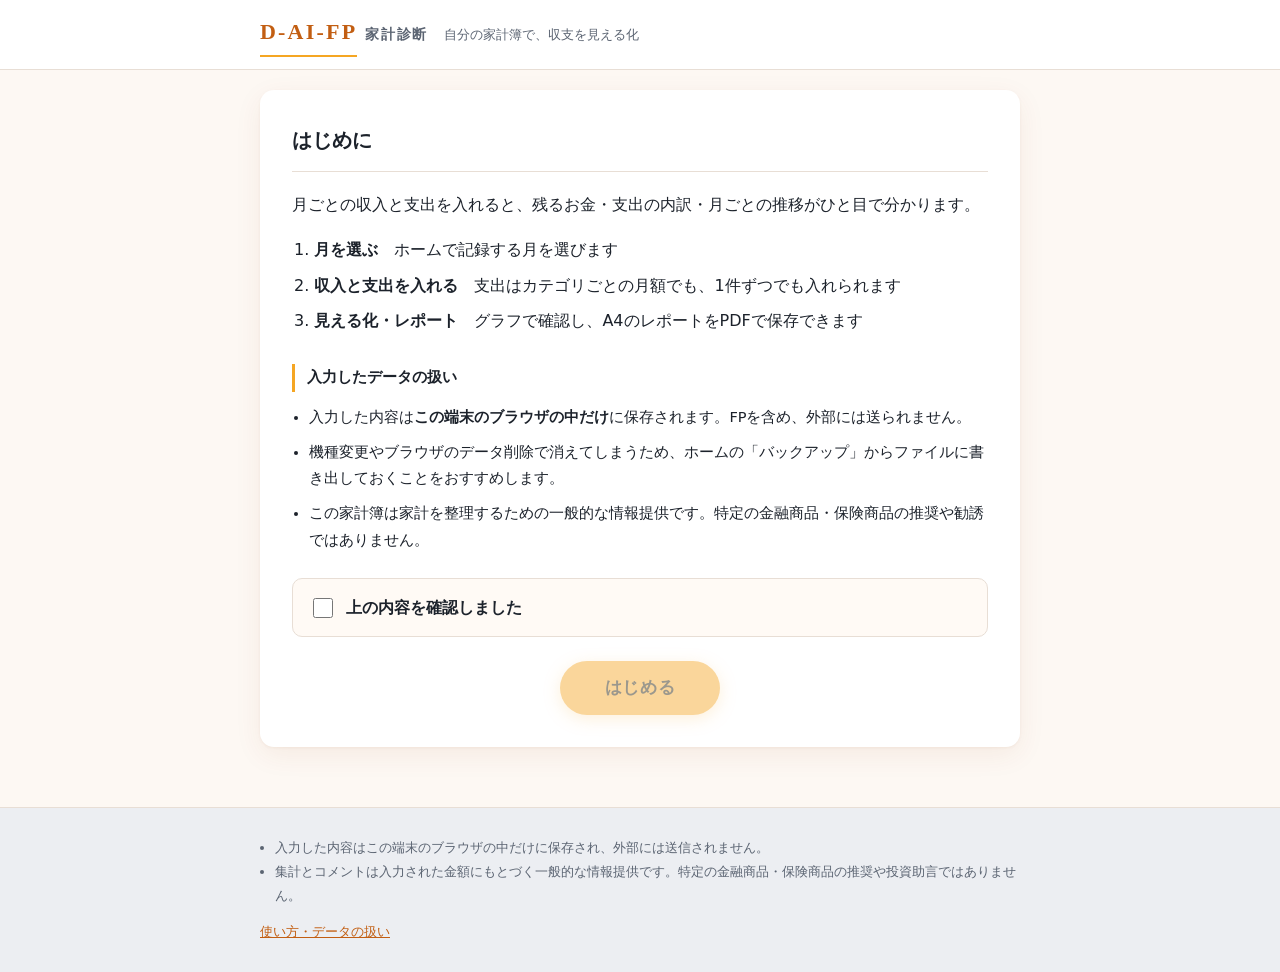
==== dev/index.html @ 27d46d07 "LINEの本人確認を試す試験用の写しを dev/ に置く" ====
<!doctype html>
<html lang="ja">
<head>
  <meta charset="utf-8">
  <meta name="viewport" content="width=device-width, initial-scale=1">
  <meta name="robots" content="noindex">
  <title>D-AI-FP（家計診断）</title>
  <link rel="stylesheet" href="css/style.css">
</head>
<body>
  <header class="site-header">
    <div class="wrap header-inner">
      <a class="logo" href="#" data-go="home"><span class="logo-mark">D-AI-FP</span><span class="logo-text">家計診断</span></a>
      <p class="tagline">自分の家計簿で、収支を見える化</p>
    </div>
  </header>

  <!-- LINEの中のブラウザで開いたときだけ出す案内 -->
  <div class="line-notice" id="line-notice" hidden>
    <div class="wrap">
      <p><strong>LINEの中で開いています。</strong>LINEの中ではレポートのPDF保存ができません。また、入力した内容はブラウザごとに別々に保存されるため、<strong>最初から Safari や Chrome で開いて使う</strong>のがおすすめです。</p>
      <a class="btn btn-primary btn-sm" id="btn-open-external" href="#">Safari・Chromeで開く</a>
    </div>
  </div>

  <main>
    <!-- ①はじめに -->
    <section id="view-intro" class="view" hidden>
      <div class="wrap">
        <div class="card">
          <h2>はじめに</h2>
          <p class="lead">月ごとの収入と支出を入れると、残るお金・支出の内訳・月ごとの推移がひと目で分かります。</p>
          <ol class="howto">
            <li><strong>月を選ぶ</strong>　ホームで記録する月を選びます</li>
            <li><strong>収入と支出を入れる</strong>　支出はカテゴリごとの月額でも、1件ずつでも入れられます</li>
            <li><strong>見える化・レポート</strong>　グラフで確認し、A4のレポートをPDFで保存できます</li>
          </ol>

          <h3 class="sub-head">入力したデータの扱い</h3>
          <ul class="plain-list">
            <li>入力した内容は<strong>この端末のブラウザの中だけ</strong>に保存されます。FPを含め、外部には送られません。</li>
            <li>機種変更やブラウザのデータ削除で消えてしまうため、ホームの「バックアップ」からファイルに書き出しておくことをおすすめします。</li>
            <li>この家計簿は家計を整理するための一般的な情報提供です。特定の金融商品・保険商品の推奨や勧誘ではありません。</li>
          </ul>

          <label class="agree">
            <input type="checkbox" id="agree-check">
            <span>上の内容を確認しました</span>
          </label>
          <div class="center">
            <button type="button" class="btn btn-primary btn-lg" id="btn-start" disabled>はじめる</button>
          </div>
        </div>
      </div>
    </section>

    <!-- ②ホーム -->
    <section id="view-home" class="view" hidden>
      <div class="wrap">
        <div class="month-nav">
          <button type="button" class="month-btn" id="month-prev" aria-label="前の月">‹</button>
          <p class="month-label" id="month-label"></p>
          <button type="button" class="month-btn" id="month-next" aria-label="次の月">›</button>
        </div>

        <div class="card summary-card">
          <div class="summary-grid" id="home-summary"></div>
        </div>

        <div class="menu-grid">
          <button type="button" class="menu-btn" data-go="income"><span class="menu-no">1</span>収入を入れる</button>
          <button type="button" class="menu-btn" data-go="expense"><span class="menu-no">2</span>支出を入れる</button>
          <button type="button" class="menu-btn" data-go="charts"><span class="menu-no">3</span>グラフで見る</button>
          <button type="button" class="menu-btn" data-go="report"><span class="menu-no">4</span>レポートを作る</button>
        </div>

        <div class="card">
          <h2>バックアップ</h2>
          <div id="backup-alert"></div>
          <p class="footnote" id="backup-last"></p>
          <div class="backup-actions">
            <button type="button" class="btn btn-ghost" id="btn-export">ファイルに書き出す</button>
            <label class="btn btn-ghost file-btn">ファイルから読み込む<input type="file" id="import-file"></label>
          </div>
          <p class="footnote">書き出したファイルは、この画面の「ファイルから読み込む」で元に戻すための専用の形式です。ドライブなどで開くと「サポートされていないファイル」と表示されますが、正しく保存できています。</p>
          <p class="footnote">書き出したファイルには家計簿の中身が入っています。他の人に送ったり、共有の場所に置いたりしないでください。</p>
        </div>
      </div>
    </section>

    <!-- ③収入 -->
    <section id="view-income" class="view" hidden>
      <div class="wrap">
        <div class="card">
          <h2><span id="income-month"></span>の収入</h2>
          <p class="note">手取りの金額（税金・社会保険料が引かれたあとの金額）を、月額で入れてください。</p>
          <div id="income-fields"></div>
          <div class="field-total">収入の合計 <strong id="income-total">0円</strong></div>
          <div class="sub-actions">
            <button type="button" class="btn btn-ghost btn-sm" id="btn-copy-income">先月と同じ内容を入れる</button>
          </div>
          <div class="step-nav">
            <button type="button" class="btn btn-ghost" data-go="home">ホームへ</button>
            <button type="button" class="btn btn-primary" data-go="expense">支出を入れる</button>
          </div>
        </div>
      </div>
    </section>

    <!-- ④支出 -->
    <section id="view-expense" class="view" hidden>
      <div class="wrap">
        <div class="card">
          <h2><span id="expense-month"></span>の支出</h2>
          <p class="note">カテゴリごとに月額で入れるか、「1件ずつ」を開いて明細を足していきます。<br>カテゴリの合計＝<strong>月額（明細以外の分）＋明細の合計</strong>です。同じ支出を両方に入れないようにご注意ください。</p>
          <div id="expense-list"></div>
          <div class="field-total">支出の合計 <strong id="expense-total">0円</strong></div>
          <div class="sub-actions">
            <button type="button" class="btn btn-ghost btn-sm" id="btn-copy-fixed">先月の固定費をコピー</button>
            <!-- 開発用：プレビュー（localhost）でだけ出す。スクショ読み取りができるまでの確認用 -->
            <button type="button" class="btn btn-ghost btn-sm" id="btn-dev-review" hidden>架空の明細で⑤を確認（開発用）</button>
            <!-- 開発用：LINEの本人確認の動作確認（プレビューか ?linetest=1 のときだけ出す） -->
            <div id="line-test" hidden>
              <button type="button" class="btn btn-ghost btn-sm" id="btn-line-test">LINEの本人確認を試す（開発用）</button>
              <p class="note" id="line-test-result"></p>
            </div>
          </div>
          <div class="step-nav">
            <button type="button" class="btn btn-ghost" data-go="home">ホームへ</button>
            <button type="button" class="btn btn-primary" data-go="charts">グラフで見る</button>
          </div>
        </div>
      </div>
    </section>

    <!-- ⑤仕分けの確認（並びは SPEC 6-6：未分類 → 二重の可能性 → 自動で仕分け済み） -->
    <section id="view-review" class="view" hidden>
      <div class="wrap">
        <div class="card">
          <h2>仕分けの確認</h2>
          <p class="note">読み取った明細の分類を確認してください。日付・店名・金額が違っていたら直せます。取り込むと、明細の日付の月に入ります。</p>
          <div id="review-body"></div>
          <label class="agree review-learn">
            <input type="checkbox" id="review-learn" checked>
            <span>選んだ分類を次回から自動に</span>
          </label>
          <p class="footnote review-status" id="review-status"></p>
          <div class="step-nav">
            <button type="button" class="btn btn-ghost" id="btn-review-cancel">取り込まずに戻る</button>
            <button type="button" class="btn btn-primary" id="btn-review-commit">この内容で取り込む</button>
          </div>
        </div>
      </div>
    </section>

    <!-- ⑥見える化 -->
    <section id="view-charts" class="view" hidden>
      <div class="wrap">
        <div class="month-nav">
          <button type="button" class="month-btn" data-shift="-1" aria-label="前の月">‹</button>
          <p class="month-label" data-month-label></p>
          <button type="button" class="month-btn" data-shift="1" aria-label="次の月">›</button>
        </div>
        <div id="charts-body"></div>
        <div class="step-nav">
          <button type="button" class="btn btn-ghost" data-go="home">ホームへ</button>
          <button type="button" class="btn btn-primary" data-go="report">レポートを作る</button>
        </div>
      </div>
    </section>

    <!-- ⑦レポート -->
    <section id="view-report" class="view" hidden>
      <div class="wrap">
        <div class="report-actions">
          <button type="button" class="btn btn-ghost" data-go="home">ホームへ</button>
          <button type="button" class="btn btn-primary" id="btn-print">PDFで保存（印刷）</button>
        </div>
        <p class="note screen-only" id="print-help">「PDFで保存」を押すと印刷の画面が開きます。送信先・プリンターで「PDFに保存」を選んでください。</p>
        <div id="report-body"></div>
      </div>
    </section>
  </main>

  <footer class="site-footer">
    <div class="wrap">
      <ul class="disclaimer">
        <li>入力した内容はこの端末のブラウザの中だけに保存され、外部には送信されません。</li>
        <li>集計とコメントは入力された金額にもとづく一般的な情報提供です。特定の金融商品・保険商品の推奨や投資助言ではありません。</li>
      </ul>
      <p class="footer-links"><a href="#" data-go="intro">使い方・データの扱い</a></p>
    </div>
  </footer>

  <div class="toast" id="toast" role="status" aria-live="polite"></div>

  <script src="js/calc.js"></script>
  <script src="js/dict.js"></script>
  <script src="js/chart.js"></script>
  <script src="js/store.js"></script>
  <script src="js/line.js"></script>
  <script src="js/app.js"></script>
</body>
</html>
---- dev/css/style.css ----
@charset "UTF-8";
/**
 * 家計診断 — スタイル
 *
 * 配色・部品は d-ai-fp/css/style.css（FP提案資料と揃えたオレンジ基調）から移植。
 * 数字は等幅寄りの字形で揃え、読み間違いを防ぐ。
 */

:root {
  /* --- 基調色（提案資料と共通のオレンジ） --- */
  --primary: #c25e12;
  --primary-dark: #8a3e08;
  --primary-light: #f5a623;
  --primary-tint: rgba(194, 94, 18, 0.08);

  --ink: #1c222b;
  --ink-soft: #5b6472;
  --line: #e8ded5;
  --bg: #fdf8f3;
  --white: #ffffff;
  --ok: #2e7d46;
  --warn: #b3261e;
  --alert: #d9822b;
  --radius: 14px;
  --shadow: 0 1px 3px rgba(138, 62, 8, 0.06), 0 8px 28px rgba(138, 62, 8, 0.07);
  --font-sans: "Hiragino Kaku Gothic ProN", "Yu Gothic Medium", "Noto Sans JP", system-ui, sans-serif;
  --font-serif: "Hiragino Mincho ProN", "Yu Mincho", "Noto Serif JP", serif;
  --font-num: "SF Mono", "Roboto Mono", ui-monospace, monospace;
}

* { box-sizing: border-box; }
html { -webkit-text-size-adjust: 100%; }
[hidden] { display: none !important; }

body {
  margin: 0;
  font-family: var(--font-sans);
  font-size: 16px;
  line-height: 1.85;
  color: var(--ink);
  background: var(--bg);
  font-feature-settings: "palt";
}

.wrap { width: min(760px, calc(100% - 32px)); margin-inline: auto; }
strong { font-weight: 700; }
.ok { color: var(--ok); }
.warn { color: var(--warn); }
.center { text-align: center; }
main { padding-bottom: 40px; }

/* ---------- ヘッダー ---------- */

.site-header {
  background: var(--white);
  border-bottom: 1px solid var(--line);
  position: sticky;
  top: 0;
  z-index: 10;
}

.header-inner { display: flex; align-items: baseline; gap: 16px; padding: 12px 0; }

.logo { text-decoration: none; color: var(--primary); }

.logo-mark {
  font-family: var(--font-serif);
  font-size: 22px;
  font-weight: 700;
  letter-spacing: 0.1em;
  border-bottom: 2px solid var(--primary-light);
  padding-bottom: 2px;
}

.tagline { margin: 0; font-size: 12.5px; color: var(--ink-soft); }

/* ---------- ボタン ---------- */

.btn {
  display: inline-block;
  padding: 12px 26px;
  border: 1px solid transparent;
  border-radius: 999px;
  font-family: inherit;
  font-size: 15px;
  font-weight: 600;
  letter-spacing: 0.04em;
  cursor: pointer;
  text-decoration: none;
  text-align: center;
  transition: transform 0.15s ease, background 0.15s ease;
}

.btn:hover { transform: translateY(-1px); }
.btn:disabled { opacity: 0.45; cursor: not-allowed; transform: none; }
.btn-lg { padding: 15px 44px; font-size: 16.5px; }
.btn-sm { padding: 8px 18px; font-size: 13.5px; }

.btn-primary {
  background: var(--primary-light);
  color: #241c05;
  box-shadow: 0 4px 16px rgba(245, 166, 35, 0.35);
}

.btn-primary:hover { background: #e0a94f; }

.btn-ghost { background: var(--white); border-color: var(--line); color: var(--ink-soft); }

/* ---------- カード・文章 ---------- */

.card {
  background: var(--white);
  border-radius: var(--radius);
  box-shadow: var(--shadow);
  padding: 32px;
  margin: 20px 0;
}

.card h2 {
  font-family: var(--font-serif);
  font-size: 20px;
  margin: 0 0 18px;
  padding-bottom: 12px;
  border-bottom: 1px solid var(--line);
  font-weight: 600;
}

.lead { margin: 0 0 16px; }

.sub-head {
  font-size: 15px;
  margin: 28px 0 12px;
  padding-left: 12px;
  border-left: 3px solid var(--primary-light);
}

.note {
  margin: 0 0 20px;
  padding: 12px 16px;
  background: #fdf4ec;
  border-left: 3px solid var(--primary);
  font-size: 13.5px;
  color: var(--ink-soft);
}

.note-alert { border-left-color: var(--alert); color: var(--ink); }

.footnote { margin: 14px 0 0; font-size: 12.5px; line-height: 1.8; color: var(--ink-soft); }
.empty { margin: 0; color: var(--ink-soft); font-size: 14px; }

.howto { margin: 0 0 8px; padding-left: 1.4em; }
.howto li { margin-bottom: 6px; }
.plain-list { margin: 0; padding-left: 1.2em; font-size: 14.5px; }
.plain-list li { margin-bottom: 8px; }

.agree {
  display: flex;
  align-items: center;
  gap: 10px;
  margin: 24px 0;
  padding: 14px 16px;
  border: 1px solid var(--line);
  border-radius: 10px;
  background: #fffaf5;
  font-weight: 600;
  cursor: pointer;
}

.agree input { width: 20px; height: 20px; accent-color: var(--primary); }

/* ---------- 月の切り替え ---------- */

.month-nav { display: flex; align-items: center; justify-content: center; gap: 18px; margin: 24px 0 0; }

.month-label { margin: 0; font-family: var(--font-serif); font-size: 22px; font-weight: 600; min-width: 8em; text-align: center; }

.month-btn {
  width: 44px;
  height: 44px;
  border-radius: 50%;
  border: 1px solid var(--line);
  background: var(--white);
  color: var(--primary);
  font-size: 24px;
  line-height: 1;
  cursor: pointer;
}

/* ---------- 収支の3つの数字 ---------- */

.summary-card { padding: 24px; }
.summary-grid { display: grid; grid-template-columns: repeat(3, 1fr); gap: 12px; }
.summary-grid > .empty { grid-column: 1 / -1; }

.tile { background: #fffaf5; border: 1px solid var(--line); border-radius: 10px; padding: 14px 16px; }
.tile-main { background: var(--primary-tint); border-color: rgba(194, 94, 18, 0.25); }
.tile-label { margin: 0 0 4px; font-size: 12.5px; color: var(--ink-soft); }
.tile-value { margin: 0; font-family: var(--font-num); font-size: 21px; font-weight: 600; line-height: 1.3; }
.tile-note { margin: 2px 0 0; font-size: 12px; color: var(--ink-soft); }

/* ---------- ホームのメニュー ---------- */

.menu-grid { display: grid; grid-template-columns: repeat(2, 1fr); gap: 12px; }

.menu-btn {
  display: flex;
  align-items: center;
  gap: 12px;
  padding: 18px 20px;
  border: 1px solid var(--line);
  border-radius: 12px;
  background: var(--white);
  box-shadow: var(--shadow);
  font-family: inherit;
  font-size: 16px;
  font-weight: 600;
  color: var(--ink);
  cursor: pointer;
  text-align: left;
}

.menu-no {
  display: inline-grid;
  place-items: center;
  width: 28px;
  height: 28px;
  border-radius: 50%;
  background: var(--primary);
  color: var(--white);
  font-family: var(--font-num);
  font-size: 14px;
  flex-shrink: 0;
}

.backup-actions { display: flex; flex-wrap: wrap; gap: 10px; margin-top: 12px; }
.file-btn { position: relative; overflow: hidden; }
.file-btn input { position: absolute; inset: 0; opacity: 0; cursor: pointer; }

/* ---------- 入力欄 ---------- */

.field {
  display: grid;
  grid-template-columns: minmax(0, 1fr) 200px;
  gap: 16px;
  align-items: center;
  padding: 14px 0;
  border-bottom: 1px solid var(--line);
}

.field > label { font-size: 14.5px; font-weight: 600; line-height: 1.6; }
.field > label small { display: block; font-size: 12.5px; font-weight: 400; color: var(--ink-soft); }

.input-unit { display: flex; align-items: center; gap: 8px; }
.unit { font-size: 13px; color: var(--ink-soft); white-space: nowrap; }

input[type="number"],
input[type="text"],
input[type="date"] {
  width: 100%;
  padding: 10px 12px;
  border: 1px solid var(--line);
  border-radius: 8px;
  font-family: var(--font-num);
  font-size: 16px; /* 16px未満だと iPhone で入力時に拡大されてしまう */
  color: var(--ink);
  background: var(--white);
}

input[type="number"] { text-align: right; }
input[type="text"] { font-family: var(--font-sans); }
input:focus { outline: 2px solid var(--primary-light); outline-offset: 1px; border-color: transparent; }

.field-total {
  margin-top: 16px;
  text-align: right;
  font-size: 14px;
  color: var(--ink-soft);
}

.field-total strong { margin-left: 8px; font-family: var(--font-num); font-size: 22px; color: var(--primary); }

.sub-actions { margin-top: 12px; text-align: right; }

.step-nav { display: flex; justify-content: space-between; gap: 12px; margin-top: 28px; }

/* ---------- 支出のカテゴリ ---------- */

.cat { padding: 14px 0; border-bottom: 1px solid var(--line); }

.cat-head { display: grid; grid-template-columns: minmax(0, 1fr) 200px; gap: 16px; align-items: center; }

.cat-name { display: flex; flex-wrap: wrap; align-items: center; gap: 4px 8px; }
.cat-label { font-size: 15px; font-weight: 600; }
.cat-name small { flex-basis: 100%; font-size: 12px; color: var(--ink-soft); line-height: 1.5; }

.tag {
  display: inline-block;
  padding: 1px 9px;
  border-radius: 999px;
  font-size: 11.5px;
  font-weight: 600;
  line-height: 1.7;
  margin-left: 6px;
  vertical-align: 1px;
}

.tag-btn { border: 1px solid transparent; font-family: inherit; cursor: pointer; margin-left: 0; }
.tag-fixed { background: var(--primary-tint); color: var(--primary); border-color: rgba(194, 94, 18, 0.25); }
.tag-var { background: #eef1f4; color: var(--ink-soft); border-color: #dde2e8; }

.cat-items { margin-top: 8px; }

.cat-items summary {
  display: flex;
  align-items: center;
  gap: 4px;
  font-size: 13px;
  color: var(--primary);
  cursor: pointer;
  list-style: none;
}

.cat-items summary::-webkit-details-marker { display: none; }
.cat-items summary::before { content: "＋"; font-size: 12px; margin-right: 2px; }
.cat-items[open] summary::before { content: "－"; }
.cat-total { margin-left: auto; color: var(--ink-soft); }
.cat-total b { font-family: var(--font-num); color: var(--ink); }

.items { display: grid; gap: 8px; margin: 10px 0; }

.item {
  display: grid;
  grid-template-columns: 150px minmax(0, 1fr) 150px 36px;
  gap: 8px;
  align-items: center;
  padding: 8px;
  background: #fffaf5;
  border-radius: 8px;
}

.item-del {
  width: 36px;
  height: 36px;
  border: 1px solid var(--line);
  border-radius: 50%;
  background: var(--white);
  color: var(--ink-soft);
  font-size: 18px;
  cursor: pointer;
}

/* ---------- ⑤仕分けの確認 ---------- */

.rv-group { margin-top: 18px; padding: 14px; border: 1px solid var(--line); border-radius: 10px; }
.rv-alert { border-left: 4px solid var(--alert); background: #fffaf5; }
.rv-head { display: flex; flex-wrap: wrap; align-items: baseline; gap: 4px; margin: 0 0 6px; font-size: 15px; font-weight: 600; }
.rv-count { font-weight: 400; color: var(--ink-soft); font-size: 13.5px; }
.rv-help { margin: 0 0 8px; font-size: 13px; color: var(--ink-soft); }
.rv-auto summary { cursor: pointer; list-style: none; margin: 0; color: var(--ok); }
.rv-auto summary::-webkit-details-marker { display: none; }
.rv-open { margin-left: auto; font-size: 13px; font-weight: 400; color: var(--primary); }
.rv-auto[open] .rv-open { display: none; }
.rv-auto[open] summary { margin-bottom: 6px; }

.rv-row {
  display: grid;
  grid-template-columns: 150px minmax(0, 1fr) 140px 150px;
  gap: 8px;
  align-items: center;
  padding: 10px 0;
  border-top: 1px solid var(--line);
}
.rv-row.is-skip { opacity: 0.55; }
.rv-row select {
  width: 100%;
  padding: 10px 8px;
  border: 1px solid var(--line);
  border-radius: 8px;
  font-family: inherit;
  font-size: 16px;
  color: var(--ink);
  background: var(--white);
}
.rv-row select.is-empty { border-color: var(--alert); color: var(--alert); }
.rv-take { display: inline-flex; align-items: center; gap: 6px; font-size: 14px; font-weight: 600; }
.rv-take input { width: 20px; height: 20px; accent-color: var(--primary); }
.rv-note { font-size: 12px; color: var(--ink-soft); }
.rv-meta { grid-column: 1 / -1; display: flex; flex-wrap: wrap; align-items: center; gap: 4px 14px; }
.rv-meta:empty { display: none; }
.review-learn { margin-top: 20px; }
.review-status { min-height: 1.8em; }

/* ---------- 見える化 ---------- */

.bars { display: grid; gap: 12px; margin-top: 4px; }

.bar-row {
  display: grid;
  grid-template-columns: 170px 1fr 130px;
  align-items: center;
  gap: 12px;
  font-size: 13.5px;
}

.bar-label { color: var(--ink-soft); line-height: 1.5; }
.bar-label .tag { font-size: 10.5px; padding: 0 7px; }
.bar-track { position: relative; height: 14px; background: #f6ece2; border-radius: 7px; }
.bar-fill { height: 100%; background: var(--primary); border-radius: 7px; }
.bar-fill.is-var { background: var(--primary-light); }
.bar-value { font-family: var(--font-num); text-align: right; white-space: nowrap; }
.bar-value small { display: inline-block; width: 3.2em; font-size: 11px; color: var(--ink-soft); }

.split-bar { display: flex; height: 22px; border-radius: 11px; overflow: hidden; background: #f6ece2; }
.split-fixed { background: var(--primary); }
.split-var { background: var(--primary-light); }

.split-legend { display: flex; flex-wrap: wrap; gap: 6px 18px; margin-top: 10px; font-size: 13px; color: var(--ink-soft); }
.dot { display: inline-block; width: 10px; height: 10px; border-radius: 3px; margin-right: 6px; vertical-align: 0; }
.dot-fixed { background: var(--primary); }
.dot-var, .dot-income { background: var(--primary-light); }
.dash { display: inline-block; width: 18px; border-top: 2px dashed var(--ink-soft); margin-right: 6px; vertical-align: 4px; }

.chart-box { height: 240px; margin: 8px 0 0; }
.chart-box canvas { width: 100%; height: 100%; display: block; }

.comments { margin: 0; padding-left: 1.2em; }
.comments li { margin-bottom: 8px; }

/* ---------- レポート ---------- */

.report-actions { display: flex; justify-content: space-between; gap: 12px; margin: 24px 0 16px; }

.report-head {
  display: flex;
  flex-wrap: wrap;
  align-items: baseline;
  justify-content: space-between;
  gap: 4px 16px;
  border-bottom: 2px solid var(--primary);
  padding-bottom: 6px;
  margin-top: 8px;
}

.report-title { margin: 0; font-family: var(--font-serif); font-size: 22px; font-weight: 600; color: var(--primary); }
.report-meta { margin: 0; font-size: 13px; color: var(--ink-soft); }

.table-wrap { overflow-x: auto; margin-top: 18px; }
.report-table { width: 100%; border-collapse: collapse; font-size: 14px; }
.report-table th { text-align: left; font-size: 12.5px; font-weight: 600; color: var(--ink-soft); padding: 8px 10px; border-bottom: 1px solid var(--line); }
.report-table td { padding: 8px 10px; border-bottom: 1px solid var(--line); }
.report-table .num { text-align: right; font-family: var(--font-num); white-space: nowrap; }
.report-table tfoot td { font-weight: 700; border-top: 2px solid var(--line); }

/* ---------- フッター ---------- */

.site-footer { background: #eceef2; padding: 28px 0; border-top: 1px solid var(--line); }
.disclaimer { margin: 0; padding-left: 1.2em; font-size: 12.5px; line-height: 1.9; color: var(--ink-soft); }
.footer-links { margin: 12px 0 0; font-size: 13px; }
.footer-links a { color: var(--primary); }

/* ---------- 通知 ---------- */

.toast {
  position: fixed;
  left: 50%;
  bottom: 24px;
  transform: translate(-50%, 20px);
  width: max-content;
  max-width: calc(100% - 32px);
  padding: 12px 18px;
  border-radius: 10px;
  background: var(--ink);
  color: var(--white);
  font-size: 14px;
  opacity: 0;
  pointer-events: none;
  transition: opacity 0.2s ease, transform 0.2s ease;
  z-index: 20;
}

.toast.is-show { opacity: 1; transform: translate(-50%, 0); }

/* ---------- スマートフォン ---------- */

@media (max-width: 640px) {
  body { font-size: 15px; }
  .tagline { display: none; }
  .card { padding: 22px 18px; }
  .summary-card { padding: 16px; }
  .summary-grid { grid-template-columns: 1fr 1fr; gap: 8px; }
  .tile-main { grid-column: 1 / -1; }
  .tile-value { font-size: 19px; }
  .menu-grid { gap: 8px; }
  .menu-btn { padding: 14px; font-size: 14.5px; gap: 8px; }
  .field, .cat-head { grid-template-columns: 1fr; gap: 8px; }
  .item { grid-template-columns: 1fr 1fr 36px; }
  .item input[data-field="memo"] { grid-column: 1 / -1; grid-row: 2; }
  .item .input-unit { grid-column: 2; grid-row: 1; }
  .item-del { grid-column: 3; grid-row: 1; }
  .rv-row { grid-template-columns: 1fr 1fr; }
  .rv-row input[data-field="name"] { grid-column: 1; grid-row: 2; }
  .rv-row select { grid-column: 2; grid-row: 2; }
  .bar-row { grid-template-columns: 1fr auto; grid-template-areas: "label value" "track track"; gap: 4px 8px; }
  .bar-label { grid-area: label; }
  .bar-value { grid-area: value; }
  .bar-track { grid-area: track; }
  .step-nav .btn, .report-actions .btn { flex: 1; padding-inline: 12px; }
}

/* ---------- 印刷・PDF保存（レポート画面だけを紙にする） ---------- */

@media print {
  @page { size: A4 portrait; margin: 12mm; }

  body { background: var(--white); font-size: 10.5pt; line-height: 1.6; }

  /* 画面でしか意味のない要素は落とす */
  .site-header,
  .site-footer,
  .report-actions,
  .screen-only,
  .toast,
  .view:not(#view-report) { display: none !important; }

  .wrap { width: 100%; }

  .card {
    box-shadow: none;
    border: 1px solid var(--line);
    padding: 12px 14px;
    margin: 8px 0;
    break-inside: avoid;
  }

  .card h2 { font-size: 12pt; margin-bottom: 8px; padding-bottom: 5px; }
  .report-title { font-size: 15pt; }
  .tile-value { font-size: 14pt; }
  .bar-row { grid-template-columns: 150px 1fr 120px; font-size: 9.5pt; gap: 8px; }
  .report-table { font-size: 9.5pt; }
  .report-table td, .report-table th { padding: 4px 8px; }
  .chart-box { height: 200px; }

  /* 背景色を紙にも出す。指定がないとブラウザ既定で塗りが落ちる */
  .tile, .tag, .bar-track, .bar-fill, .split-bar, .split-fixed, .split-var, .dot {
    -webkit-print-color-adjust: exact;
    print-color-adjust: exact;
  }

  .footnote { font-size: 8pt; }
}

/* ---------- LINEの中のブラウザ向けの案内 ---------- */

.line-notice { background: #fff4e0; border-bottom: 1px solid #f1d9b0; padding: 12px 0; font-size: 13.5px; }
.line-notice p { margin: 0 0 8px; line-height: 1.7; }

@media print {
  .line-notice { display: none !important; }
}

/* ロゴ：D-AI-FP の後ろに「家計診断」を小さく添える */
.logo { display: inline-flex; align-items: baseline; gap: 8px; }
.logo-text { font-size: 14px; font-weight: 600; letter-spacing: 0.12em; color: var(--ink-soft); }
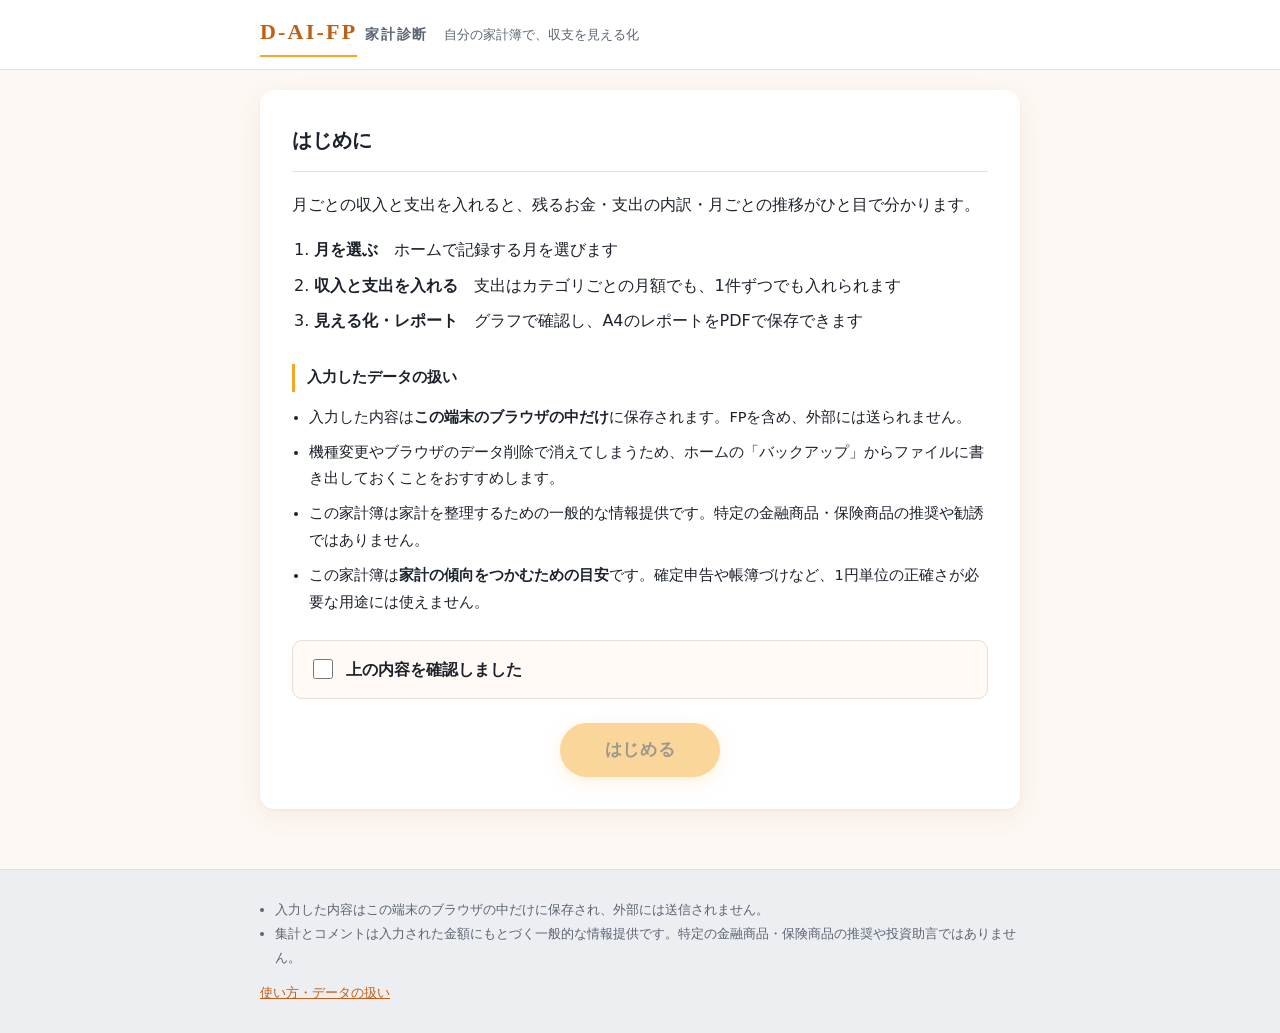
==== commit 4b8a4146: "注意書き：家計の傾向をつかむ目安・確定申告には使えない" ====
--- a/dev/index.html
+++ b/dev/index.html
@@ -5,7 +5,7 @@
   <meta name="viewport" content="width=device-width, initial-scale=1">
   <meta name="robots" content="noindex">
   <title>D-AI-FP（家計診断）</title>
-  <link rel="stylesheet" href="css/style.css">
+  <link rel="stylesheet" href="css/style.css?v=20261003f">
 </head>
 <body>
   <header class="site-header">
@@ -41,6 +41,7 @@
             <li>入力した内容は<strong>この端末のブラウザの中だけ</strong>に保存されます。FPを含め、外部には送られません。</li>
             <li>機種変更やブラウザのデータ削除で消えてしまうため、ホームの「バックアップ」からファイルに書き出しておくことをおすすめします。</li>
             <li>この家計簿は家計を整理するための一般的な情報提供です。特定の金融商品・保険商品の推奨や勧誘ではありません。</li>
+            <li>この家計簿は<strong>家計の傾向をつかむための目安</strong>です。確定申告や帳簿づけなど、1円単位の正確さが必要な用途には使えません。</li>
           </ul>
 
           <label class="agree">
@@ -113,21 +114,72 @@
         <div class="card">
           <h2><span id="expense-month"></span>の支出</h2>
           <p class="note">カテゴリごとに月額で入れるか、「1件ずつ」を開いて明細を足していきます。<br>カテゴリの合計＝<strong>月額（明細以外の分）＋明細の合計</strong>です。同じ支出を両方に入れないようにご注意ください。</p>
+          <div class="scan-entry">
+            <button type="button" class="btn btn-primary" id="btn-scan">明細のスクショから読み取る</button>
+            <p class="footnote">カード・銀行・決済アプリの利用明細のスクショから、日付・店名・金額を読み取って明細に入れます（LINEでの本人確認が必要です）。</p>
+          </div>
           <div id="expense-list"></div>
           <div class="field-total">支出の合計 <strong id="expense-total">0円</strong></div>
           <div class="sub-actions">
             <button type="button" class="btn btn-ghost btn-sm" id="btn-copy-fixed">先月の固定費をコピー</button>
-            <!-- 開発用：プレビュー（localhost）でだけ出す。スクショ読み取りができるまでの確認用 -->
+            <!-- 開発用：プレビュー（localhost）でだけ出す。架空の明細で⑤を確かめる -->
             <button type="button" class="btn btn-ghost btn-sm" id="btn-dev-review" hidden>架空の明細で⑤を確認（開発用）</button>
-            <!-- 開発用：LINEの本人確認の動作確認（プレビューか ?linetest=1 のときだけ出す） -->
-            <div id="line-test" hidden>
-              <button type="button" class="btn btn-ghost btn-sm" id="btn-line-test">LINEの本人確認を試す（開発用）</button>
-              <p class="note" id="line-test-result"></p>
-            </div>
           </div>
           <div class="step-nav">
             <button type="button" class="btn btn-ghost" data-go="home">ホームへ</button>
             <button type="button" class="btn btn-primary" data-go="charts">グラフで見る</button>
+          </div>
+        </div>
+      </div>
+    </section>
+
+    <!-- ④-2 スクショから読み取る（同意 → LINEで本人確認 → 画像を選ぶ → 読み取り → ⑤） -->
+    <section id="view-scan" class="view" hidden>
+      <div class="wrap">
+        <div class="card">
+          <h2>スクショから読み取る</h2>
+
+          <!-- 同意（読み取りのたびに出す） -->
+          <div id="scan-consent">
+            <h3 class="sub-head">読み取りの前にご確認ください</h3>
+            <ul class="plain-list">
+              <li>画像の読み取りには、外部のAIサービス（<strong>Anthropic社のClaude</strong>）を使います。</li>
+              <li>送った画像と読み取った結果は、読み取りが終わると消え、サーバーには残りません。AIの学習にも使われません。</li>
+              <li>読み取った結果には、カード番号・口座番号・氏名を含めないようにしています。画像そのものはAIに送られるため、気になる部分はスクショを切り取ってから選んでください。</li>
+              <li>本人確認のため、LINEでのログインが必要です。読み取りは<strong>1回5枚・1か月30枚まで</strong>です。</li>
+              <li>読み取りは<strong>家計の傾向をつかむため</strong>のもので、店名の表記などに多少のずれが出ることがあります。確定申告など、正確さが必要な用途には向きません。</li>
+              <li>AIの読み取りには誤りがあることがあります。取り込む前に、次の画面で日付・店名・金額をご確認ください。</li>
+            </ul>
+            <label class="agree">
+              <input type="checkbox" id="scan-agree">
+              <span>上の内容に同意します</span>
+            </label>
+            <div class="center">
+              <button type="button" class="btn btn-primary btn-lg" id="btn-scan-consent" disabled>LINEで本人確認して進む</button>
+            </div>
+          </div>
+
+          <!-- 画像を選ぶ -->
+          <div id="scan-pick" hidden>
+            <p class="note">明細が写ったスクショを選んでください（1回<strong>5枚</strong>まで）。</p>
+            <p class="scan-quota" id="scan-quota"></p>
+            <label class="btn btn-ghost file-btn scan-file">画像を選ぶ<input type="file" id="scan-files" accept="image/*" multiple></label>
+            <p class="footnote" id="scan-picked"></p>
+            <div class="center">
+              <button type="button" class="btn btn-primary btn-lg" id="btn-scan-run" disabled>読み取る</button>
+            </div>
+          </div>
+
+          <!-- 読み取り中 -->
+          <div id="scan-busy" class="scan-busy" hidden>
+            <div class="spinner" aria-hidden="true"></div>
+            <p>読み取り中です…（30秒ほどかかることがあります。画面を閉じずにお待ちください）</p>
+          </div>
+
+          <p class="scan-error" id="scan-error" role="alert" hidden></p>
+
+          <div class="step-nav">
+            <button type="button" class="btn btn-ghost" data-go="expense" id="btn-scan-back">支出に戻る</button>
           </div>
         </div>
       </div>
@@ -194,11 +246,12 @@
 
   <div class="toast" id="toast" role="status" aria-live="polite"></div>
 
-  <script src="js/calc.js"></script>
-  <script src="js/dict.js"></script>
-  <script src="js/chart.js"></script>
-  <script src="js/store.js"></script>
-  <script src="js/line.js"></script>
-  <script src="js/app.js"></script>
+  <script src="js/calc.js?v=20261003f"></script>
+  <script src="js/dict.js?v=20261003f"></script>
+  <script src="js/chart.js?v=20261003f"></script>
+  <script src="js/store.js?v=20261003f"></script>
+  <script src="js/line.js?v=20261003f"></script>
+  <script src="js/import.js?v=20261003f"></script>
+  <script src="js/app.js?v=20261003f"></script>
 </body>
 </html>
--- a/dev/css/style.css
+++ b/dev/css/style.css
@@ -189,7 +189,7 @@
 /* ---------- 収支の3つの数字 ---------- */
 
 .summary-card { padding: 24px; }
-.summary-grid { display: grid; grid-template-columns: repeat(3, 1fr); gap: 12px; }
+.summary-grid { display: grid; grid-template-columns: repeat(auto-fit, minmax(140px, 1fr)); gap: 12px; }
 .summary-grid > .empty { grid-column: 1 / -1; }
 
 .tile { background: #fffaf5; border: 1px solid var(--line); border-radius: 10px; padding: 14px 16px; }
@@ -561,3 +561,15 @@
 /* ロゴ：D-AI-FP の後ろに「家計診断」を小さく添える */
 .logo { display: inline-flex; align-items: baseline; gap: 8px; }
 .logo-text { font-size: 14px; font-weight: 600; letter-spacing: 0.12em; color: var(--ink-soft); }
+
+/* ---------- ④-2 スクショから読み取る ---------- */
+.scan-entry { margin: 4px 0 16px; padding: 14px; border: 1px dashed var(--primary-light); border-radius: 10px; background: var(--primary-tint); text-align: center; }
+.scan-entry .btn { width: 100%; max-width: 360px; }
+.scan-entry .footnote { margin: 8px 0 0; text-align: left; }
+.scan-quota { font-weight: 700; color: var(--primary-dark); margin: 0 0 12px; }
+.scan-file { display: block; max-width: 360px; margin: 0 auto; text-align: center; }
+.scan-busy { text-align: center; padding: 24px 0; }
+.scan-busy p { margin: 12px 0 0; font-size: 14.5px; }
+.spinner { width: 40px; height: 40px; margin: 0 auto; border: 4px solid var(--line); border-top-color: var(--primary); border-radius: 50%; animation: kk-spin 0.9s linear infinite; }
+@keyframes kk-spin { to { transform: rotate(360deg); } }
+.scan-error { margin: 14px 0 0; padding: 10px 12px; border-radius: 8px; background: #fdecea; color: var(--warn); font-size: 14px; line-height: 1.6; }
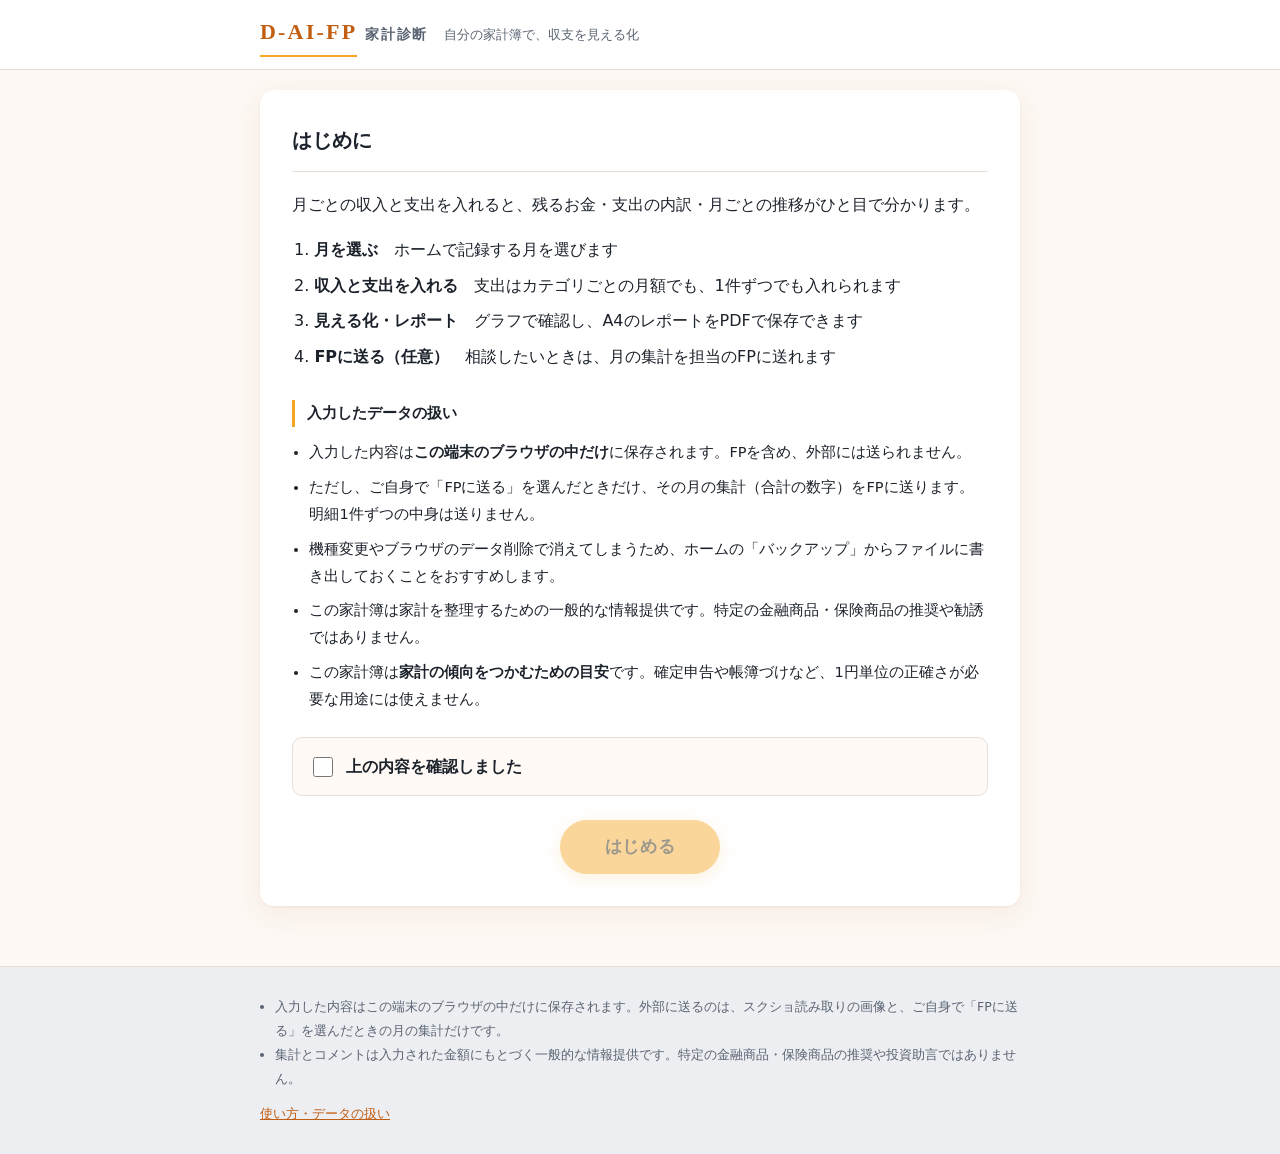
==== commit 642d00d3: "6番 FPに送る(試験 v=20261003g)" ====
--- a/dev/index.html
+++ b/dev/index.html
@@ -5,7 +5,7 @@
   <meta name="viewport" content="width=device-width, initial-scale=1">
   <meta name="robots" content="noindex">
   <title>D-AI-FP（家計診断）</title>
-  <link rel="stylesheet" href="css/style.css?v=20261003f">
+  <link rel="stylesheet" href="css/style.css?v=20261003g">
 </head>
 <body>
   <header class="site-header">
@@ -34,11 +34,13 @@
             <li><strong>月を選ぶ</strong>　ホームで記録する月を選びます</li>
             <li><strong>収入と支出を入れる</strong>　支出はカテゴリごとの月額でも、1件ずつでも入れられます</li>
             <li><strong>見える化・レポート</strong>　グラフで確認し、A4のレポートをPDFで保存できます</li>
+            <li><strong>FPに送る（任意）</strong>　相談したいときは、月の集計を担当のFPに送れます</li>
           </ol>
 
           <h3 class="sub-head">入力したデータの扱い</h3>
           <ul class="plain-list">
             <li>入力した内容は<strong>この端末のブラウザの中だけ</strong>に保存されます。FPを含め、外部には送られません。</li>
+            <li>ただし、ご自身で「FPに送る」を選んだときだけ、その月の集計（合計の数字）をFPに送ります。明細1件ずつの中身は送りません。</li>
             <li>機種変更やブラウザのデータ削除で消えてしまうため、ホームの「バックアップ」からファイルに書き出しておくことをおすすめします。</li>
             <li>この家計簿は家計を整理するための一般的な情報提供です。特定の金融商品・保険商品の推奨や勧誘ではありません。</li>
             <li>この家計簿は<strong>家計の傾向をつかむための目安</strong>です。確定申告や帳簿づけなど、1円単位の正確さが必要な用途には使えません。</li>
@@ -73,6 +75,7 @@
           <button type="button" class="menu-btn" data-go="expense"><span class="menu-no">2</span>支出を入れる</button>
           <button type="button" class="menu-btn" data-go="charts"><span class="menu-no">3</span>グラフで見る</button>
           <button type="button" class="menu-btn" data-go="report"><span class="menu-no">4</span>レポートを作る</button>
+          <button type="button" class="menu-btn menu-btn-wide" data-go="send"><span class="menu-no">5</span>FPに送る（任意）</button>
         </div>
 
         <div class="card">
@@ -230,6 +233,71 @@
         </div>
         <p class="note screen-only" id="print-help">「PDFで保存」を押すと印刷の画面が開きます。送信先・プリンターで「PDFに保存」を選んでください。</p>
         <div id="report-body"></div>
+        <div class="center screen-only send-entry">
+          <button type="button" class="btn btn-ghost" data-go="send">この月の集計をFPに送る（任意）</button>
+        </div>
+      </div>
+    </section>
+
+    <!-- ⑧FPに送る（任意） -->
+    <section id="view-send" class="view" hidden>
+      <div class="wrap">
+        <div class="month-nav">
+          <button type="button" class="month-btn" data-shift="-1" aria-label="前の月">‹</button>
+          <p class="month-label" data-month-label></p>
+          <button type="button" class="month-btn" data-shift="1" aria-label="次の月">›</button>
+        </div>
+        <div class="card">
+          <h2>FPに送る</h2>
+
+          <!-- 確認と入力 -->
+          <div id="send-form">
+            <p class="note">この月の集計を、担当のFP（宮崎大輔）に送ります。送るかどうかは、ご自身で決めてください。</p>
+            <div id="send-preview"></div>
+            <h3 class="sub-head">送る前にご確認ください</h3>
+            <ul class="plain-list">
+              <li>送るのは<strong>上の表の数字（この月の集計）だけ</strong>です。明細1件ずつの日付・店名・金額は送りません。</li>
+              <li>あわせて、下に入れた<strong>お名前</strong>と<strong>LINEの表示名</strong>がFPに届きます。</li>
+              <li>送った内容は、FPだけが見られる表（Googleスプレッドシート）に保存されます。消してほしいときは、LINEでお知らせください。</li>
+              <li>本人確認のため、LINEでのログインが必要です。送れるのは<strong>1日10回まで</strong>です。</li>
+              <li>FPからのご連絡は、LINE公式アカウント「DAIFP 宮崎大輔」から届きます。</li>
+            </ul>
+            <div class="field">
+              <label for="send-name">お名前</label>
+              <input type="text" id="send-name" maxlength="40" autocomplete="name" placeholder="例：山田 花子">
+            </div>
+            <label class="agree">
+              <input type="checkbox" id="send-agree">
+              <span>上の内容に同意して送ります</span>
+            </label>
+            <p class="footnote" id="send-ready" hidden>LINEの本人確認ができました。内容を確かめて「送る」を押してください。</p>
+            <div class="center">
+              <button type="button" class="btn btn-primary btn-lg" id="btn-send" disabled>LINEで本人確認して送る</button>
+            </div>
+          </div>
+
+          <!-- 送信中 -->
+          <div id="send-busy" class="scan-busy" hidden>
+            <div class="spinner" aria-hidden="true"></div>
+            <p>送信中です…（画面を閉じずにお待ちください）</p>
+          </div>
+
+          <!-- 送ったあと -->
+          <div id="send-done" hidden>
+            <p class="lead">送りました。</p>
+            <p>受付番号：<strong id="send-no"></strong></p>
+            <p class="note">FPが内容を確認して、LINE公式アカウント「DAIFP 宮崎大輔」からご連絡します。</p>
+            <p class="note note-alert" id="send-friend" hidden>「DAIFP 宮崎大輔」がまだ友だちに入っていないようです。ご連絡を受け取るため、<a href="https://line.me/R/ti/p/@936gkqct" target="_blank" rel="noopener">こちらから友だちに追加</a>してください。</p>
+          </div>
+
+          <p class="scan-error" id="send-error" role="alert" hidden></p>
+          <div id="send-log"></div>
+
+          <div class="step-nav">
+            <button type="button" class="btn btn-ghost" data-go="home">ホームへ</button>
+            <button type="button" class="btn btn-ghost" data-go="report">レポートに戻る</button>
+          </div>
+        </div>
       </div>
     </section>
   </main>
@@ -237,7 +305,7 @@
   <footer class="site-footer">
     <div class="wrap">
       <ul class="disclaimer">
-        <li>入力した内容はこの端末のブラウザの中だけに保存され、外部には送信されません。</li>
+        <li>入力した内容はこの端末のブラウザの中だけに保存されます。外部に送るのは、スクショ読み取りの画像と、ご自身で「FPに送る」を選んだときの月の集計だけです。</li>
         <li>集計とコメントは入力された金額にもとづく一般的な情報提供です。特定の金融商品・保険商品の推奨や投資助言ではありません。</li>
       </ul>
       <p class="footer-links"><a href="#" data-go="intro">使い方・データの扱い</a></p>
@@ -246,12 +314,13 @@
 
   <div class="toast" id="toast" role="status" aria-live="polite"></div>
 
-  <script src="js/calc.js?v=20261003f"></script>
-  <script src="js/dict.js?v=20261003f"></script>
-  <script src="js/chart.js?v=20261003f"></script>
-  <script src="js/store.js?v=20261003f"></script>
-  <script src="js/line.js?v=20261003f"></script>
-  <script src="js/import.js?v=20261003f"></script>
-  <script src="js/app.js?v=20261003f"></script>
+  <script src="js/calc.js?v=20261003g"></script>
+  <script src="js/dict.js?v=20261003g"></script>
+  <script src="js/chart.js?v=20261003g"></script>
+  <script src="js/store.js?v=20261003g"></script>
+  <script src="js/line.js?v=20261003g"></script>
+  <script src="js/import.js?v=20261003g"></script>
+  <script src="js/send.js?v=20261003g"></script>
+  <script src="js/app.js?v=20261003g"></script>
 </body>
 </html>
--- a/dev/css/style.css
+++ b/dev/css/style.css
@@ -573,3 +573,14 @@
 .spinner { width: 40px; height: 40px; margin: 0 auto; border: 4px solid var(--line); border-top-color: var(--primary); border-radius: 50%; animation: kk-spin 0.9s linear infinite; }
 @keyframes kk-spin { to { transform: rotate(360deg); } }
 .scan-error { margin: 14px 0 0; padding: 10px 12px; border-radius: 8px; background: #fdecea; color: var(--warn); font-size: 14px; line-height: 1.6; }
+
+/* ---------- ⑧FPに送る ---------- */
+.menu-btn-wide { grid-column: 1 / -1; }
+.send-entry { margin: 8px 0 24px; }
+.send-table { width: 100%; border-collapse: collapse; font-size: 14.5px; margin: 4px 0 8px; }
+.send-table th, .send-table td { padding: 6px 8px; border-bottom: 1px solid var(--line); text-align: left; font-weight: 400; }
+.send-table td.num { text-align: right; font-family: var(--font-num); white-space: nowrap; }
+.send-table tr.is-total th, .send-table tr.is-total td { font-weight: 700; }
+.send-table tr.is-sub th { padding-left: 20px; color: var(--ink-soft); }
+.send-log { margin-top: 16px; font-size: 13.5px; color: var(--ink-soft); }
+.send-log ul { margin: 4px 0 0; padding-left: 1.2em; }
